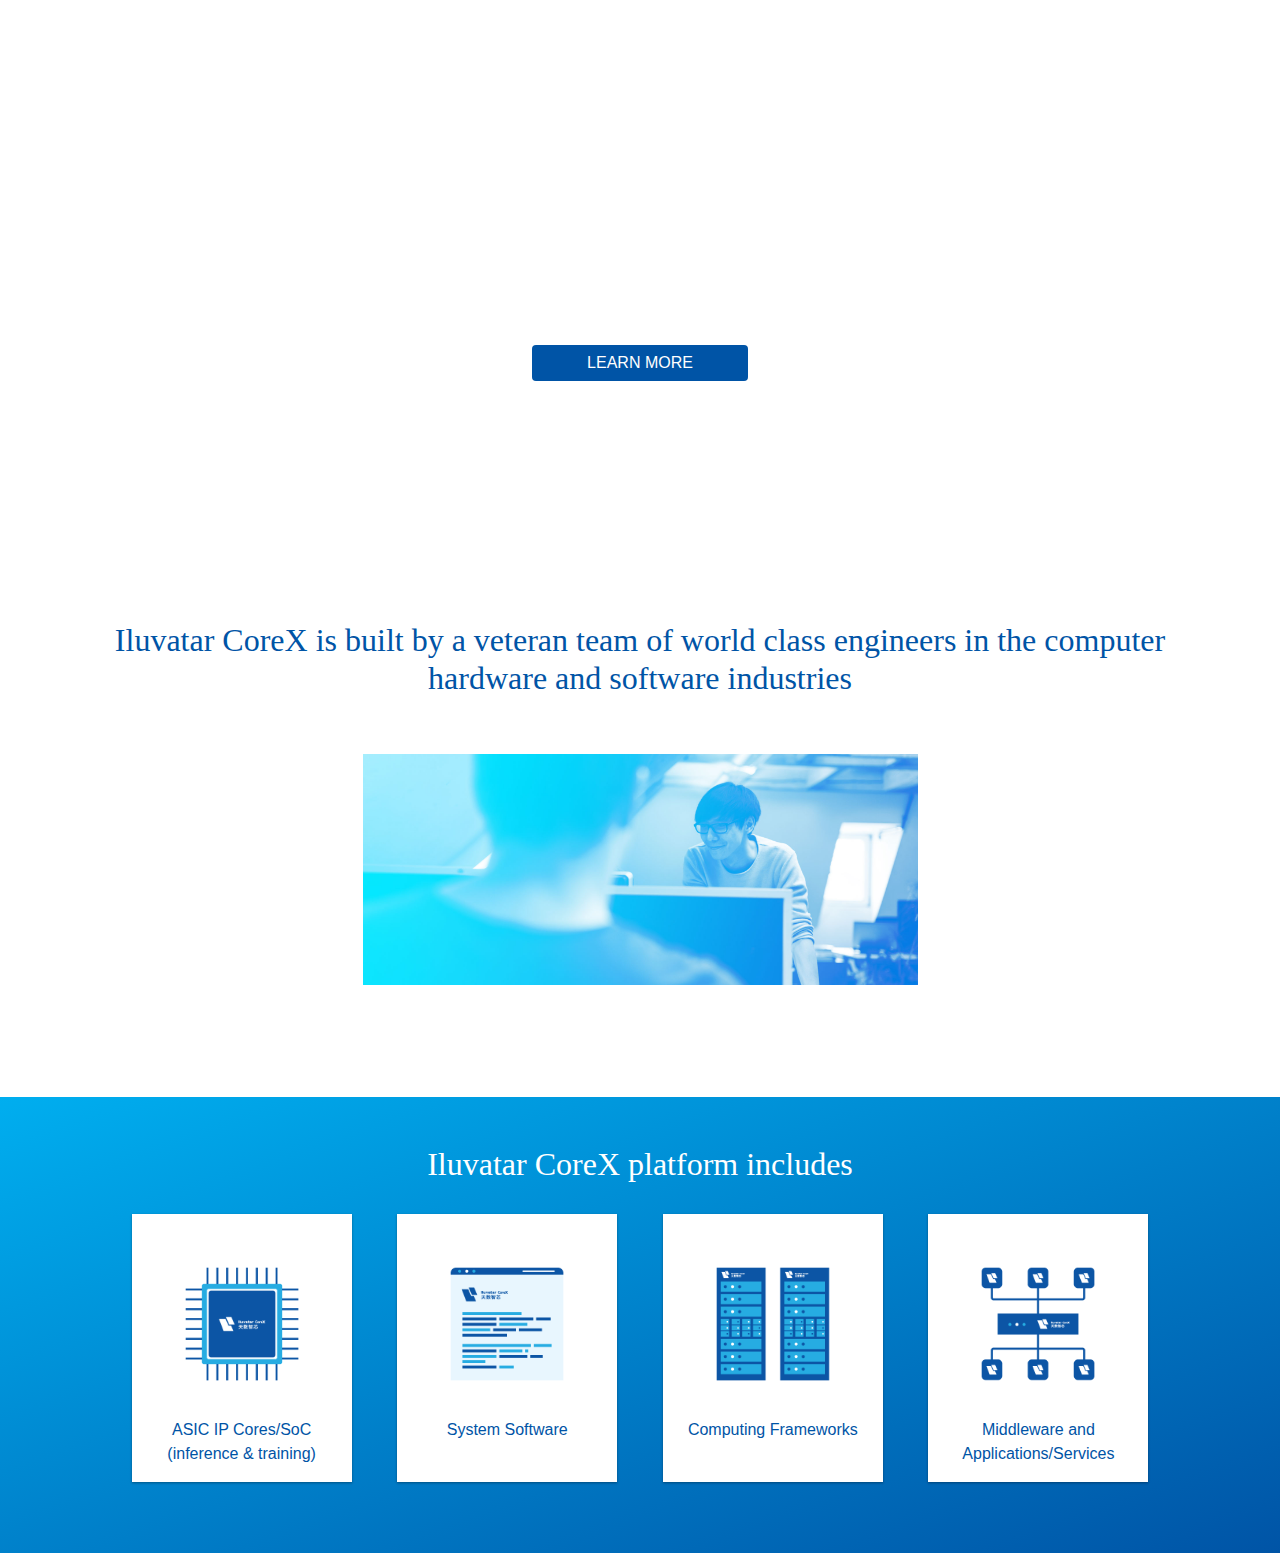
==== index.html @ 3125c9a3 "added helper classes" ====
<!DOCTYPE html>
<html lang="en">
<head>
  <meta charset="UTF-8">
  <link rel="stylesheet" href="css/bootstrap/bootstrap.min.css">
  <link rel="stylesheet" href="css/bootstrap/bootstrap-grid.min.css">
  <link rel="stylesheet" href="css/bootstrap/styles.css">
  <link rel="stylesheet" href="css/styles.css">
  <title>Iluvatar CoreX - Changing AI in Asia</title>
</head>
<body>
  

  <!-- START HERO SECTION -->
  <section class="background-image">
        <div class="container">
          <!-- NAVIGATION START -->
          <nav class="navbar navbar-expand-lg navbar-light">
              <a class="navbar-brand" href="#"><img src="img/iluvatar-logo-white.png" alt="iluvatar corporate logo"></a>
              <button class="navbar-toggler" type="button" data-toggle="collapse" data-target="#navbarNavAltMarkup" aria-controls="navbarNavAltMarkup" aria-expanded="false" aria-label="Toggle navigation">
                <span class="navbar-toggler-icon"></span>
              </button>
              <div class="collapse navbar-collapse justify-content-end" id="navbarNavAltMarkup">
                <div class="navbar-nav">
                  <a class="nav-item nav-link active" href="#">Home <span class="sr-only">(current)</span></a>
                  <a class="nav-item nav-link" href="#">Products</a>
                  <a class="nav-item nav-link" href="#">Join Us</a>
                  <a class="nav-item nav-link disabled" href="#">Contact</a>
                </div>
              </div>
          </nav>
          <!-- NAVIGATION END --> 
          <div class="d-flex justify-content-center">
            <span class="iiluvatar-nav-line"></span> 
          </div>
        </div><!-- NAV CONTAINER END --> 
        <div class="illuvatar--margin-bottom--helper container d-flex flex-column justify-content-center">
          <div class=" text-center">
            <div class="illuvatar--headline col">
              <h1 class="iiluvatar--white--helper iluvatar--header-weight--helper">Iluvatar CoreX</h1>
              <p class="lead iiluvatar--white--helper">An Open Scalable AI Computing Platform Offering Extreme Performance and Efficiency</p>
              <a href="#" class="btn btn-primary illuvatar--hero-btn--helper">LEARN MORE</a>
            </div>
          </div>
        </div> 
  </section>
  <!-- END HERO SECTION -->

  <!-- START HARDWARE-SOFTWARE SECTION -->
  <section>
    <div class="container illuvatar--margin-top--helper illuvatar--margin-bottom--helper">
      <div class="row illuvatar--margin-top--helper">
        <div class="col text-center">
          <h2 class="iiluvatar--dblue--helper">Iluvatar CoreX is built by a veteran team of world class engineers in the computer hardware and software industries</h2>
        </div>
      </div>
      <div class="row ">
        <div class="col-sm text-center d-flex justify-content-center">
          <div>
            <img class="iluvatar--image--helper" src="img/Iluvatar_Software_Hardware.jpg"> 
          </div>
        </div>
      </div>
    </div>
  </section>
  <!-- END HARDWARE-SOFTWARE SECTION -->

  <section class="iluvatar--gradient--helper text-center">
        <div class="container iluvatar--padding-bottom--helper iluvatar--padding-top--helper">
        <h2 class="iiluvatar--white--helper">Iluvatar CoreX platform includes</h2>
          <div class="row text-center d-flex justify-content-center">
            <div class="col-xs-6 col-md-6 col-lg-6 iluvatar-card iluvatar--card--helper">
              <img width="100%" src="img/Iluvatar_Hardware.png" alt="">
              <div class="iiluvatar--dblue--helper">ASIC IP Cores/SoC<br>(inference & training)</div>
            </div>
            <div class="col-xs-6 col-md-6 col-lg-6 iluvatar-card iluvatar--card--helper">
              <img width="100%" src="img/Iluvatar_Software2.png" alt="">
              <div class="iiluvatar--dblue--helper">System Software</div>
            </div>
            <div class="col-xs-6 col-md-6 col-lg-6 iluvatar-card iluvatar--card--helper">
              <img width="100%" src="img/Iluvatar_Computing_Framework.png" alt="">
              <div class="iiluvatar--dblue--helper">Computing Frameworks</div>
            </div>
            <div class="col-xs-6 col-md-6 col-lg-6 iluvatar-card iluvatar--card--helper">
              <img width="100%" src="img/Iluvatar_Middleware.png" alt="">
              <div class="iiluvatar--dblue--helper">Middleware and Applications/Services</div>
            </div>
          </div>
        </div>
  </section>

<script src="https://code.jquery.com/jquery-3.2.1.slim.min.js" integrity="sha384-KJ3o2DKtIkvYIK3UENzmM7KCkRr/rE9/Qpg6aAZGJwFDMVNA/GpGFF93hXpG5KkN" crossorigin="anonymous"></script>
<script src="https://cdnjs.cloudflare.com/ajax/libs/popper.js/1.12.9/umd/popper.min.js" integrity="sha384-ApNbgh9B+Y1QKtv3Rn7W3mgPxhU9K/ScQsAP7hUibX39j7fakFPskvXusvfa0b4Q" crossorigin="anonymous"></script>
<script src="https://maxcdn.bootstrapcdn.com/bootstrap/4.0.0/js/bootstrap.min.js" integrity="sha384-JZR6Spejh4U02d8jOt6vLEHfe/JQGiRRSQQxSfFWpi1MquVdAyjUar5+76PVCmYl" crossorigin="anonymous"></script>
</body>
</html>
---- css/styles.css ----
/* ILLUVATAR COLOR CODES

IILUVATAR DARK BLUE: #0054a6;
IILUVATAR LIGHT BLUE: #00aeef;


*/

.background-image {
  background-image: url('file:///Users/HomeFolder/code/iiluvatar-corex/img/hero_image.jpg'); 
  background-size: cover;
  /*background: -webkit-linear-gradient(to right bottom, #00aeef, #0054a6);  
  background: linear-gradient(to right bottom, #00aeef, #0054a6); */
  padding: 3em;
}

.iiluvatar-nav-line {
  border-bottom: 1px solid white;
  margin-top: 1em;
  width: 97%;
  margin-bottom: 3.5em;
  opacity: .5;
}


/*---IILUVATAR TYPOGRAPHY--*/
h1,
h2,
h3,
h4,
h5,
h6 {
  font-family: Ubuntu, Sans Serif;
  font-weight: 300 !important; 
}

/*--- ILUVATAR CARD ---*/

.iluvatar-card {
  background-color: #fff;
  padding: 1em;
  margin: 2%;
  box-shadow: 0 1px 3px rgba(0,0,0,0.12), 0 1px 2px rgba(0,0,0,0.24);
}

/*-- IILUVATAR HELPER CLASSES --*/

.iiluvatar--lblue--helper,
.illuvatar--lblue-background--helper {
  color: #00aeef !important;
}

.iiluvatar--dblue--helper {
  color: #0054a6 !important;
}

.iiluvatar--white--helper {
  color: #fff !important;
}

.illuvatar--lblue-background--helper {
  background-color: #0054a6;
}

.illuvatar--margin-bottom--helper {
  margin-bottom: 3.5em;
}

.illuvatar--margin-top--helper {
  margin-top: 3.5em;
}

.btn.illuvatar--hero-btn--helper {
  background-color: #0054a6;
  width: 60%;
  border: none;
  color: #fff;
}

.btn.illuvatar--hero-btn--helper:hover,
.btn.illuvatar--hero-btn--helper:active {
  background-color: #fff;
  color: #0054a6;
}

.iluvatar--image--helper {
  width: 80%;
  margin-top: 3em;
}

.iluvatar--header-weight--helper {
  font-weight: 700 !important;
}

.iluvatar--gradient--helper {
  background: linear-gradient(to right bottom, #00aeef, #0054a6); 
}
.iluvatar--padding-top--helper {
  padding-top: 3em;
}
.iluvatar--padding-bottom--helper {
  padding-bottom: 3em;
}

.iluvatar--card--helper {
  max-width: 250px;
}



/*-- IILUVATAR BOOTSTRAP OVERRIDES --*/ 

.navbar-nav a {
  color: #fff !important;
  font-family: Ubuntu, Sans Serif;
}

button.navbar-toggler {
  background-color: #fff;
}

.span.navbar-toggler-icon {
  color:  #0054a6 !important;
}

/* Mobile Landscape Screen Sizes */
@media only screen and (min-width: 480px)  {
  .btn.illuvatar--hero-btn--helper {
    width: 50%;
  }
  .iiluvatar-nav-line {
    margin-bottom: 5em; 
  }
  .illuvatar--margin-bottom--helper {
    margin-bottom: 5em; 
  }
  .illuvatar--margin-top--helper {
    margin-top: 5em;
  }
  
  .iluvatar--image--helper {
    width: 70%;
  }
  .iluvatar--card--helper {
    max-width: 250px;
  }

}
/* Desktop screen Sizes */
@media only screen and (min-width: 768px) {
  .btn.illuvatar--hero-btn--helper {
    width: 20%;
  } 

  .iiluvatar-nav-line {
    margin-bottom: 7em; 
  }

  .illuvatar--margin-bottom--helper {
    margin-bottom: 7em; 
  }
  .illuvatar--margin-top--helper {
    margin-top: : 7em;
  }

  .iluvatar--image--helper {
    width: 50%;
  }
  .iluvatar--card--helper {
    max-width: 220px;
  }
}
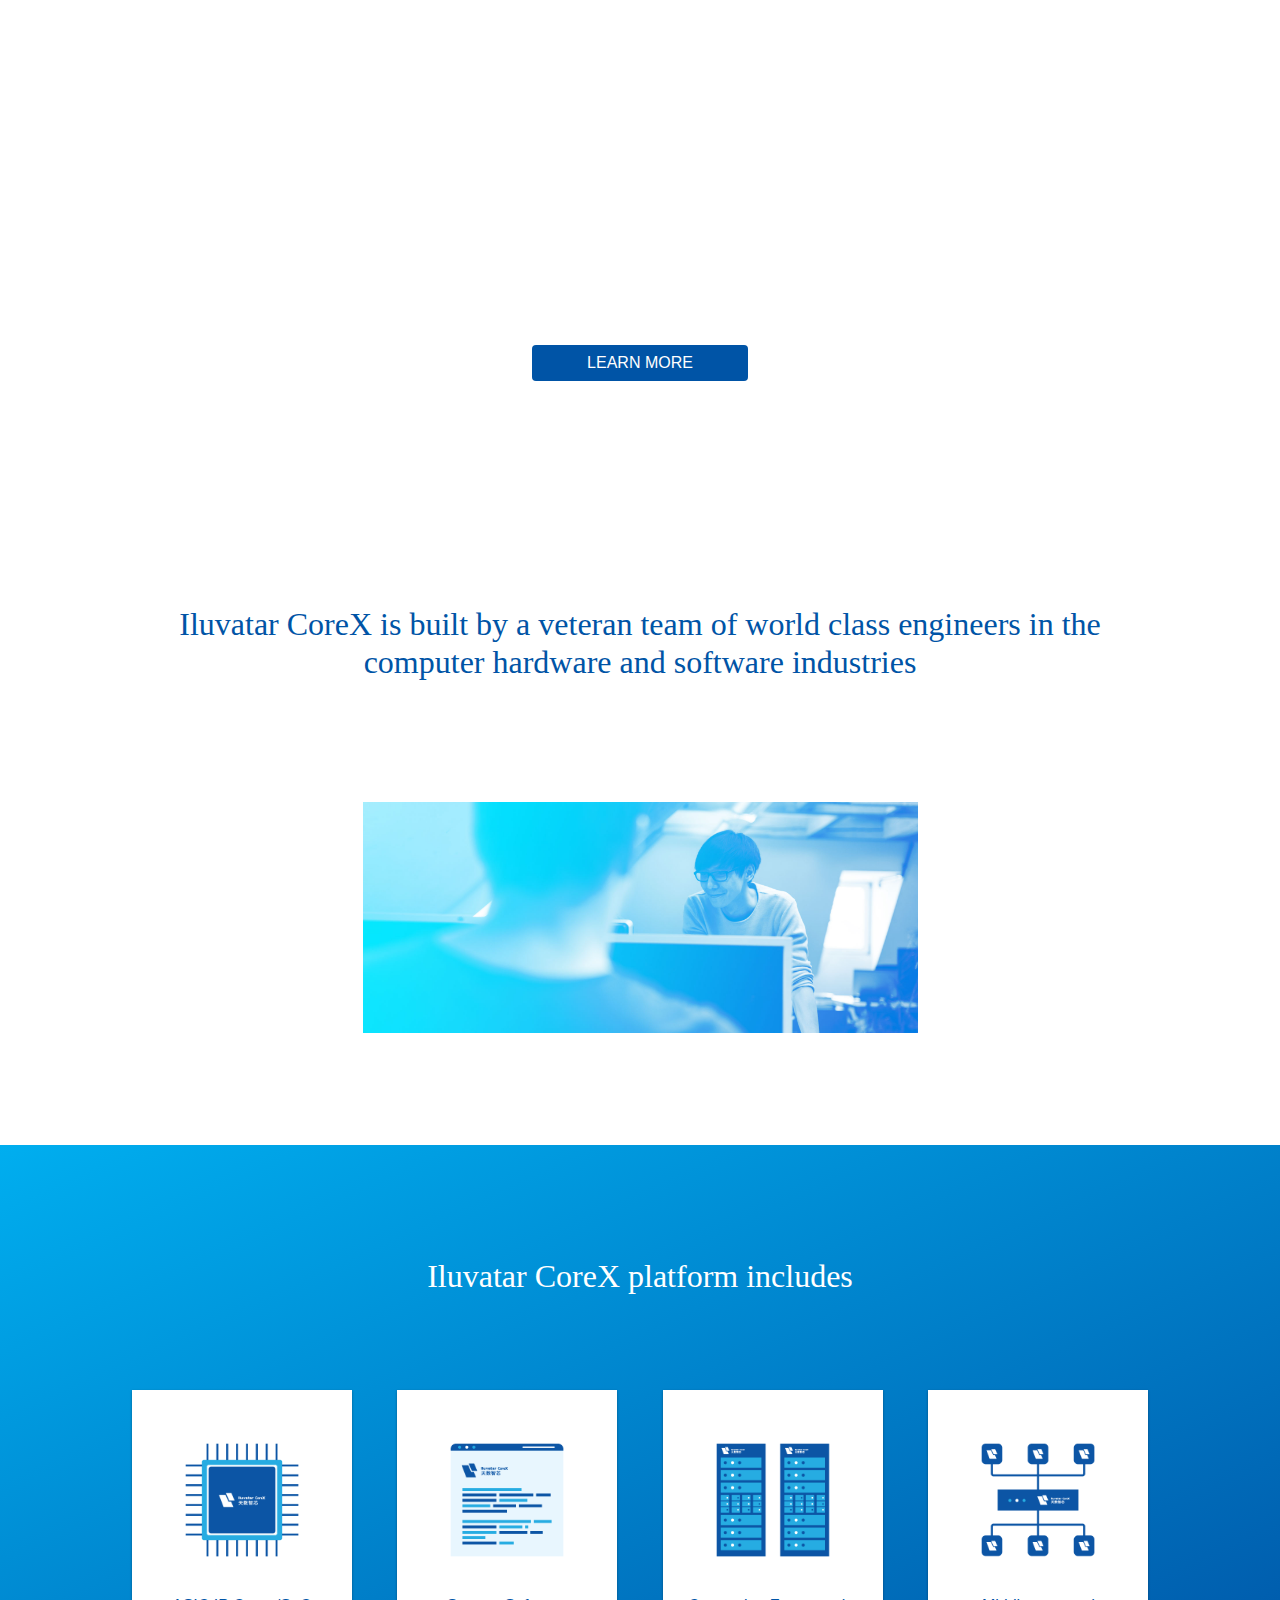
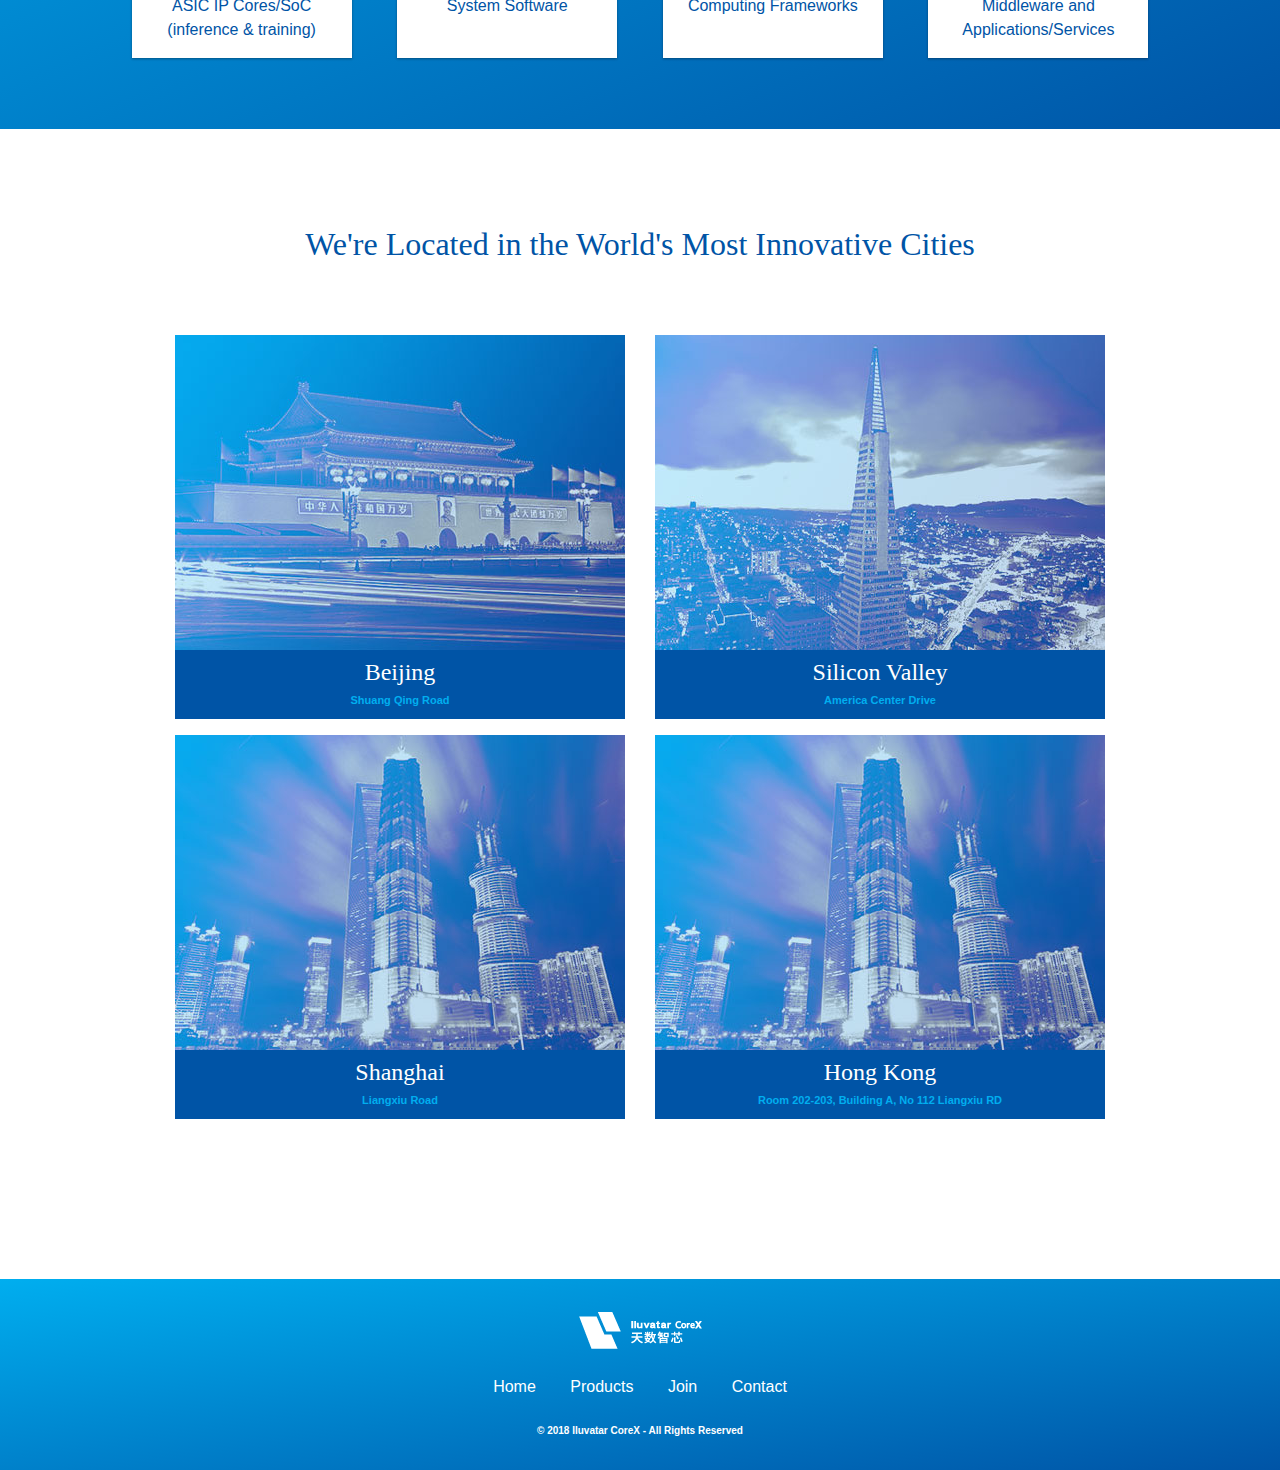
==== commit 99a61520: "added styles and mark-up" ====
--- a/index.html
+++ b/index.html
@@ -1,96 +1,169 @@
 <!DOCTYPE html>
 <html lang="en">
+
 <head>
-  <meta charset="UTF-8">
-  <link rel="stylesheet" href="css/bootstrap/bootstrap.min.css">
-  <link rel="stylesheet" href="css/bootstrap/bootstrap-grid.min.css">
-  <link rel="stylesheet" href="css/bootstrap/styles.css">
-  <link rel="stylesheet" href="css/styles.css">
-  <title>Iluvatar CoreX - Changing AI in Asia</title>
+    <meta charset="UTF-8">
+    <link rel="stylesheet" href="css/bootstrap/bootstrap.min.css">
+    <link rel="stylesheet" href="css/bootstrap/bootstrap-grid.min.css">
+    <link rel="stylesheet" href="css/bootstrap/styles.css">
+    <link rel="stylesheet" href="css/styles.css">
+    <title>Iluvatar CoreX - Changing AI in Asia</title>
 </head>
+
 <body>
-  
+    <!-- START HERO SECTION -->
+    <section class="background-image">
+        <div class="container">
+            <!-- NAVIGATION START -->
+            <nav class="navbar navbar-expand-lg navbar-light">
+                <a class="navbar-brand" href="#"><img src="img/iluvatar-logo-white.png" alt="iluvatar corporate logo"/></a>
+                <button class="navbar-toggler" type="button" data-toggle="collapse" data-target="#navbarNavAltMarkup" aria-controls="navbarNavAltMarkup" aria-expanded="false" aria-label="Toggle navigation">
+                    <span class="navbar-toggler-icon"></span>
+                </button>
+                <div class="collapse navbar-collapse justify-content-end" id="navbarNavAltMarkup">
+                    <div class="navbar-nav">
+                        <a class="nav-item nav-link active" href="#">Home <span class="sr-only">(current)</span></a>
+                        <a class="nav-item nav-link" href="#">Products</a>
+                        <a class="nav-item nav-link" href="#">Join Us</a>
+                        <a class="nav-item nav-link disabled" href="#">Contact</a>
+                    </div>
+                </div>
+            </nav>
+            <!-- NAVIGATION END -->
+            <div class="d-flex justify-content-center">
+                <span class="iiluvatar-nav-line"></span>
+            </div>
+        </div>
+        <!-- NAV CONTAINER END -->
+        <div class="illuvatar--margin-bottom--helper container d-flex flex-column justify-content-center">
+            <div class=" text-center">
+                <div class="illuvatar--headline col">
+                    <h1 class="iiluvatar--white--helper iluvatar--header-weight--helper">Iluvatar CoreX</h1>
+                    <p class="lead iiluvatar--white--helper">An Open Scalable AI Computing Platform Offering Extreme Performance and Efficiency</p>
+                    <a href="#" class="btn btn-primary illuvatar--hero-btn--helper">LEARN MORE</a>
+                </div>
+            </div>
+        </div>
+    </section>
+    <!-- END HERO SECTION -->
+    <!-- START HARDWARE-SOFTWARE SECTION -->
+    <section>
+        <div class="container illuvatar--margin-bottom--helper">
+            <div class="row">
+                <div class="col text-center">
+                    <h2 class="iiluvatar--dblue--helper iluvatar--padding--helper">Iluvatar CoreX is built by a veteran team of world class engineers in the computer hardware and software industries</h2>
+                </div>
+            </div>
+            <div class="row ">
+                <div class="col-sm text-center d-flex justify-content-center">
+                    <div>
+                        <img class="iluvatar--image--helper" src="img/Iluvatar_Software_Hardware.jpg">
+                    </div>
+                </div>
+            </div>
+        </div>
+    </section>
+    <!-- END HARDWARE-SOFTWARE SECTION -->
+    <!-- START PRODUCT CARD SECTION -->
+    <section class="iluvatar--gradient--helper text-center">
+        <div class="container iluvatar--padding-bottom--helper iluvatar--padding-top--helper">
+            <h2 class="iiluvatar--white--helper iluvatar--padding--helper">Iluvatar CoreX platform includes</h2>
+            <div class="row text-center d-flex justify-content-center">
+                <div class="col-xs-6 col-md-6 col-lg-6 iluvatar-card iluvatar--card--helper">
+                    <img width="100%" src="img/Iluvatar_Hardware.png" alt="">
+                    <div class="iiluvatar--dblue--helper">ASIC IP Cores/SoC
+                        <br>(inference & training)</div>
+                </div>
+                <div class="col-xs-6 col-md-6 col-lg-6 iluvatar-card iluvatar--card--helper">
+                    <img width="100%" src="img/Iluvatar_Software2.png" alt="">
+                    <div class="iiluvatar--dblue--helper">System Software</div>
+                </div>
+                <div class="col-xs-6 col-md-6 col-lg-6 iluvatar-card iluvatar--card--helper">
+                    <img width="100%" src="img/Iluvatar_Computing_Framework.png" alt="">
+                    <div class="iiluvatar--dblue--helper">Computing Frameworks</div>
+                </div>
+                <div class="col-xs-6 col-md-6 col-lg-6 iluvatar-card iluvatar--card--helper">
+                    <img width="100%" src="img/Iluvatar_Middleware.png" alt="">
+                    <div class="iiluvatar--dblue--helper">Middleware and Applications/Services</div>
+                </div>
+            </div>
+        </div>
+    </section>
+    <!-- END PRODUCT CARD SECTION -->
+    <!-- START OFFICE LOCATIONS SECTION -->
+    <section>
+      <div class="container illuvatar--margin-bottom--helper">
+        <div class="row d-flex iluvatar--padding--helper justify-content-center iluvatar--margin-bottom--helper">
+            <h2 class="text-center iiluvatar--dblue--helper iluvatar--padding--helper">We're Located in the World's Most Innovative Cities</h2>
+            <div class="row">
+                <div class="col-sm-6 text-center">
+                    <img class="img-fluid" src="img/iluvatar_beijing.jpg" alt="">
+                    <div class="iluvatar--city-name--helper">
+                      <h4 class="iiluvatar--white--helper">Beijing</h4>
+                      <span class="iluvatar--address--helper">Shuang Qing Road</span>
+                    </div>
+                </div>
+                <div class="col-sm-6 text-center">
+                    <img class="img-fluid" src="img/Iluvatar_SanFran.jpg" alt="">
+                    <div class="iluvatar--city-name--helper">
+                      <h4 class="iiluvatar--white--helper">Silicon Valley</h4>
+                      <span class="iluvatar--address--helper">America Center Drive</span>
+                    </div>
+                </div>
+            </div>
+            <div class="row">
+              <div class="col-sm-6 text-center">
+                  <img class="img-fluid" src="img/Iluvatar_Shanghai.jpg" alt="">
+                  <div class="iluvatar--city-name--helper">
+                    <h4 class="iiluvatar--white--helper">Shanghai</h4>
+                    <span class="iluvatar--address--helper">Liangxiu Road</span>
+                  </div>
+              </div>
+              <div class="col-sm-6 text-center">
+                  <img class="img-fluid" src="img/Iluvatar_Shanghai.jpg" alt="">
+                  <div class="iluvatar--city-name--helper">
+                    <h4 class="iiluvatar--white--helper">Hong Kong</h4>
+                    <span class="iluvatar--address--helper">Room 202-203, Building A, No 112 Liangxiu RD</span>
+                  </div>
+              </div>
+    
+            </div>
+        </div>
+        
+      </div>
+    </section>
+    <!-- END OFFICE LOCATIONS SECTION -->
+    <!-- START FOOTER-->
+    <footer class="iluvatar--footer--menu iluvatar--gradient--helper iluvatar--padding--helper">
+      <div class="container">
+        <div class="row text-center">
+            <div class="col d-flex flex-column justify-content-center">
+              <div class="iluvatar--footer-menu-link--padding">
+                <img src="img/iluvatar-logo-white.png" alt="ILuvatar Logo">
+              </div>  
+            
 
-  <!-- START HERO SECTION -->
-  <section class="background-image">
-        <div class="container">
-          <!-- NAVIGATION START -->
-          <nav class="navbar navbar-expand-lg navbar-light">
-              <a class="navbar-brand" href="#"><img src="img/iluvatar-logo-white.png" alt="iluvatar corporate logo"></a>
-              <button class="navbar-toggler" type="button" data-toggle="collapse" data-target="#navbarNavAltMarkup" aria-controls="navbarNavAltMarkup" aria-expanded="false" aria-label="Toggle navigation">
-                <span class="navbar-toggler-icon"></span>
-              </button>
-              <div class="collapse navbar-collapse justify-content-end" id="navbarNavAltMarkup">
-                <div class="navbar-nav">
-                  <a class="nav-item nav-link active" href="#">Home <span class="sr-only">(current)</span></a>
-                  <a class="nav-item nav-link" href="#">Products</a>
-                  <a class="nav-item nav-link" href="#">Join Us</a>
-                  <a class="nav-item nav-link disabled" href="#">Contact</a>
-                </div>
-              </div>
-          </nav>
-          <!-- NAVIGATION END --> 
-          <div class="d-flex justify-content-center">
-            <span class="iiluvatar-nav-line"></span> 
-          </div>
-        </div><!-- NAV CONTAINER END --> 
-        <div class="illuvatar--margin-bottom--helper container d-flex flex-column justify-content-center">
-          <div class=" text-center">
-            <div class="illuvatar--headline col">
-              <h1 class="iiluvatar--white--helper iluvatar--header-weight--helper">Iluvatar CoreX</h1>
-              <p class="lead iiluvatar--white--helper">An Open Scalable AI Computing Platform Offering Extreme Performance and Efficiency</p>
-              <a href="#" class="btn btn-primary illuvatar--hero-btn--helper">LEARN MORE</a>
+            <div class="iluvatar--footer-menu-link--padding">
+            
+              <a href="#">Home</a>
+              <a href="#">Products</a>
+              <a href="#">Join</a>
+              <a href="#">Contact</a>
+             
             </div>
-          </div>
-        </div> 
-  </section>
-  <!-- END HERO SECTION -->
 
-  <!-- START HARDWARE-SOFTWARE SECTION -->
-  <section>
-    <div class="container illuvatar--margin-top--helper illuvatar--margin-bottom--helper">
-      <div class="row illuvatar--margin-top--helper">
-        <div class="col text-center">
-          <h2 class="iiluvatar--dblue--helper">Iluvatar CoreX is built by a veteran team of world class engineers in the computer hardware and software industries</h2>
-        </div>
+              <div class="iiluvatar--white--helper iluvatar--copyright--helper">
+                    © 2018 Iluvatar CoreX - All Rights Reserved
+              </div>  
+            </div>
+        
       </div>
-      <div class="row ">
-        <div class="col-sm text-center d-flex justify-content-center">
-          <div>
-            <img class="iluvatar--image--helper" src="img/Iluvatar_Software_Hardware.jpg"> 
-          </div>
-        </div>
       </div>
-    </div>
-  </section>
-  <!-- END HARDWARE-SOFTWARE SECTION -->
+    </footer>
+    <!--END FOOTER-->
+    <script src="https://code.jquery.com/jquery-3.2.1.slim.min.js" integrity="sha384-KJ3o2DKtIkvYIK3UENzmM7KCkRr/rE9/Qpg6aAZGJwFDMVNA/GpGFF93hXpG5KkN" crossorigin="anonymous"></script>
+    <script src="https://cdnjs.cloudflare.com/ajax/libs/popper.js/1.12.9/umd/popper.min.js" integrity="sha384-ApNbgh9B+Y1QKtv3Rn7W3mgPxhU9K/ScQsAP7hUibX39j7fakFPskvXusvfa0b4Q" crossorigin="anonymous"></script>
+    <script src="https://maxcdn.bootstrapcdn.com/bootstrap/4.0.0/js/bootstrap.min.js" integrity="sha384-JZR6Spejh4U02d8jOt6vLEHfe/JQGiRRSQQxSfFWpi1MquVdAyjUar5+76PVCmYl" crossorigin="anonymous"></script>
+</body>
 
-  <section class="iluvatar--gradient--helper text-center">
-        <div class="container iluvatar--padding-bottom--helper iluvatar--padding-top--helper">
-        <h2 class="iiluvatar--white--helper">Iluvatar CoreX platform includes</h2>
-          <div class="row text-center d-flex justify-content-center">
-            <div class="col-xs-6 col-md-6 col-lg-6 iluvatar-card iluvatar--card--helper">
-              <img width="100%" src="img/Iluvatar_Hardware.png" alt="">
-              <div class="iiluvatar--dblue--helper">ASIC IP Cores/SoC<br>(inference & training)</div>
-            </div>
-            <div class="col-xs-6 col-md-6 col-lg-6 iluvatar-card iluvatar--card--helper">
-              <img width="100%" src="img/Iluvatar_Software2.png" alt="">
-              <div class="iiluvatar--dblue--helper">System Software</div>
-            </div>
-            <div class="col-xs-6 col-md-6 col-lg-6 iluvatar-card iluvatar--card--helper">
-              <img width="100%" src="img/Iluvatar_Computing_Framework.png" alt="">
-              <div class="iiluvatar--dblue--helper">Computing Frameworks</div>
-            </div>
-            <div class="col-xs-6 col-md-6 col-lg-6 iluvatar-card iluvatar--card--helper">
-              <img width="100%" src="img/Iluvatar_Middleware.png" alt="">
-              <div class="iiluvatar--dblue--helper">Middleware and Applications/Services</div>
-            </div>
-          </div>
-        </div>
-  </section>
-
-<script src="https://code.jquery.com/jquery-3.2.1.slim.min.js" integrity="sha384-KJ3o2DKtIkvYIK3UENzmM7KCkRr/rE9/Qpg6aAZGJwFDMVNA/GpGFF93hXpG5KkN" crossorigin="anonymous"></script>
-<script src="https://cdnjs.cloudflare.com/ajax/libs/popper.js/1.12.9/umd/popper.min.js" integrity="sha384-ApNbgh9B+Y1QKtv3Rn7W3mgPxhU9K/ScQsAP7hUibX39j7fakFPskvXusvfa0b4Q" crossorigin="anonymous"></script>
-<script src="https://maxcdn.bootstrapcdn.com/bootstrap/4.0.0/js/bootstrap.min.js" integrity="sha384-JZR6Spejh4U02d8jOt6vLEHfe/JQGiRRSQQxSfFWpi1MquVdAyjUar5+76PVCmYl" crossorigin="anonymous"></script>
-</body>
 </html>--- a/css/styles.css
+++ b/css/styles.css
@@ -107,6 +107,50 @@
 .iluvatar--card--helper {
   max-width: 250px;
 }
+.iluvatar--padding--helper {
+  padding: 1em;
+}
+.iluvatar--city-name--helper {
+  padding:.5em 0;
+  color: #fff !important;
+  background-color: #0054a6;
+  margin-bottom: 1em;
+}
+
+.iluvatar--city-name--helper h4 {
+  margin-bottom: 0;
+}
+
+.iluvatar--address--helper {
+  font-size: 11px;
+  font-weight: 700;
+  color: #00aeef;
+  padding: 0 10px; 
+}
+
+.iluvatar--footer--menu {
+  margin-bottom: 0;
+}
+
+
+.iluvatar--footer--menu a {
+  color: #fff;
+  padding: 15px;
+}
+
+.iluvatar--footer--menu a:hover {
+  color: #0054a6;
+  text-decoration: none;
+}
+
+.iluvatar--footer-menu-link--padding {
+  padding-bottom: 1.5em;
+}
+
+.iluvatar--copyright--helper {
+  font-size: 10px;
+  font-weight: 700;
+}
 
 
 
@@ -146,7 +190,9 @@
   .iluvatar--card--helper {
     max-width: 250px;
   }
-
+  .iluvatar--padding--helper {
+    padding: 1.5em;
+  }
 }
 /* Desktop screen Sizes */
 @media only screen and (min-width: 768px) {
@@ -171,4 +217,12 @@
   .iluvatar--card--helper {
     max-width: 220px;
   }
+  .iluvatar--padding--helper {
+    padding: 2em;
+  }
+
+  .iluvatar--footer--menu a {
+    margin-bottom: 25px;
+  }
+
 }